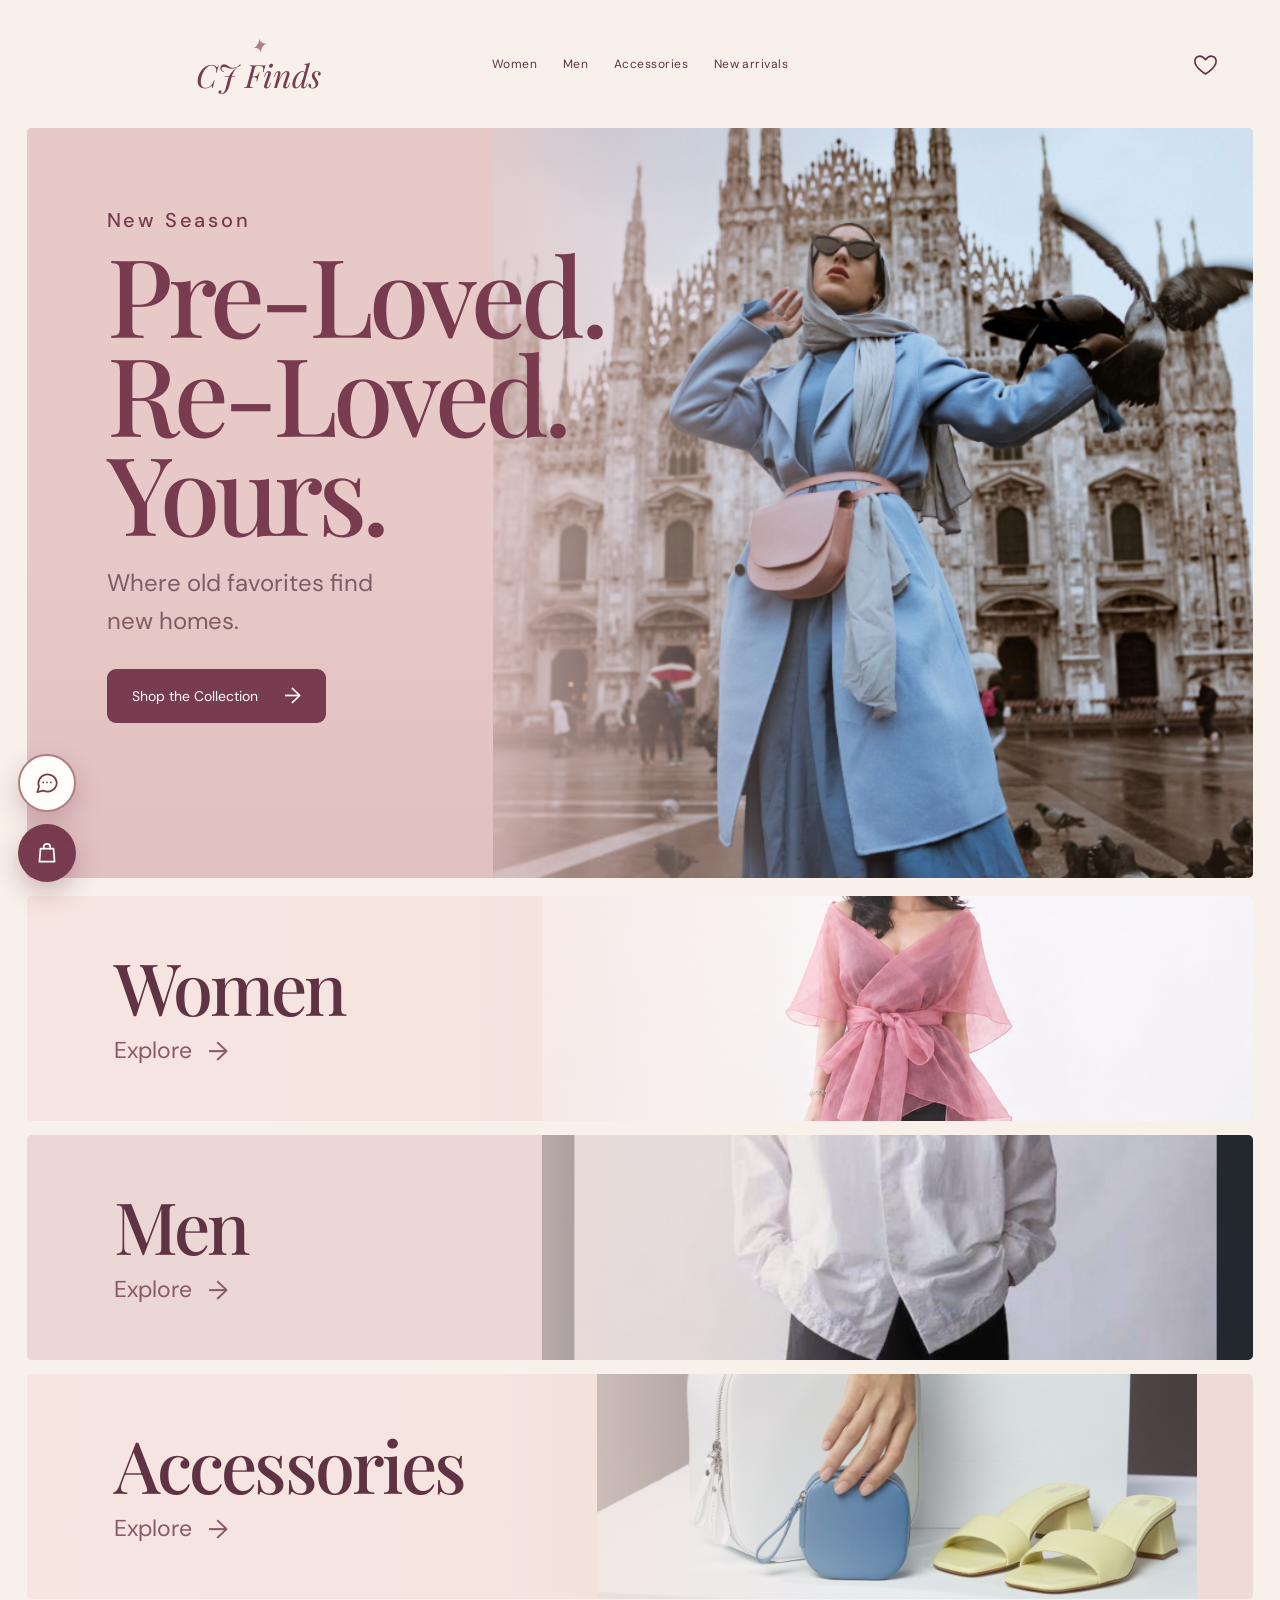
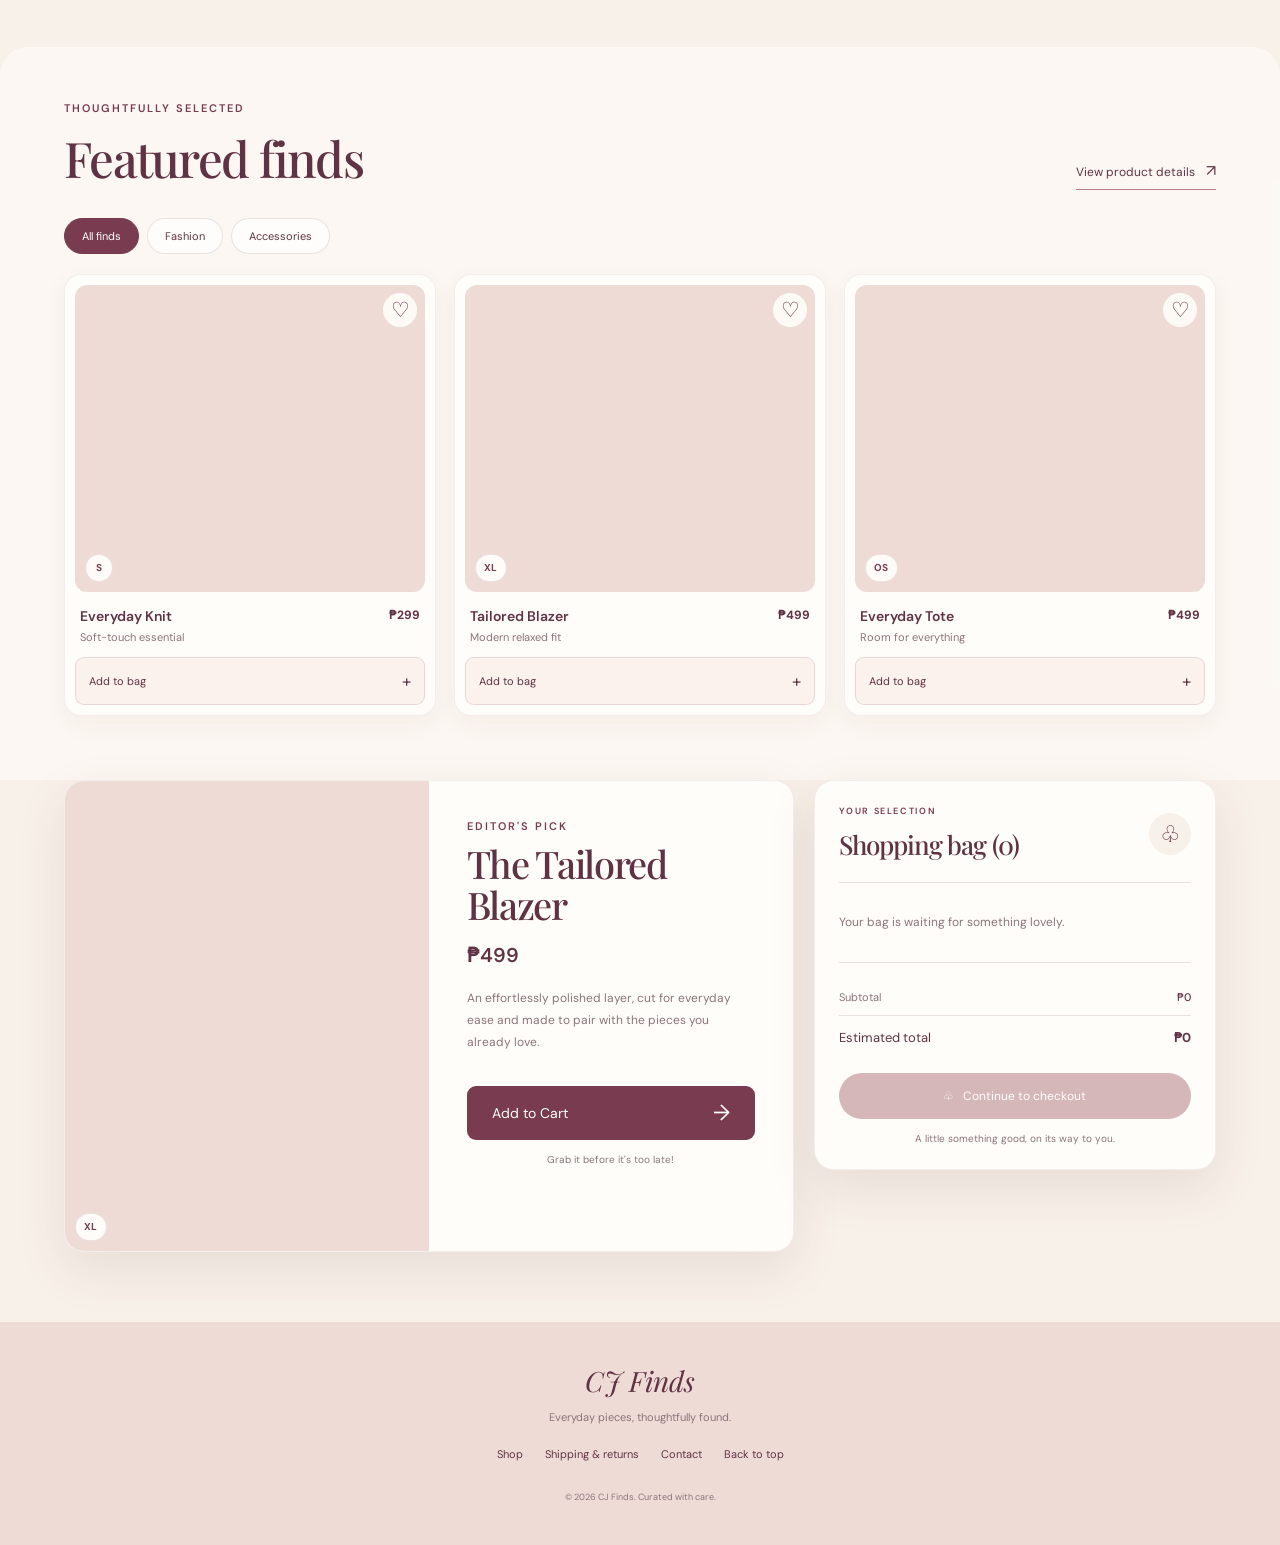
==== index.html @ 1674ff2e "Add files via upload" ====
<!DOCTYPE html>
<html lang="en">
<head>
  <meta charset="UTF-8" />
  <meta name="viewport" content="width=device-width, initial-scale=1.0" />
  <meta name="theme-color" content="#f8f1e9" />
  <meta name="description" content="CJ Finds — pre-loved fashion and accessories for women and men. Pre-Loved. Re-Loved. Yours." />
  <title>CJ Finds — Pre-Loved. Re-Loved. Yours.</title>
  <link rel="icon" href="data:image/svg+xml,%3Csvg xmlns='http://www.w3.org/2000/svg' viewBox='0 0 100 100'%3E%3Ctext y='.9em' font-size='90'%3E✦%3C/text%3E%3C/svg%3E" />
  <link rel="preconnect" href="https://fonts.googleapis.com">
  <link rel="preconnect" href="https://fonts.gstatic.com" crossorigin>
  <link href="https://fonts.googleapis.com/css2?family=DM+Sans:wght@400;500;600;700&family=Playfair+Display:wght@400;500;600&display=swap" rel="stylesheet">
  <link rel="stylesheet" href="style.css" />
</head>
<body id="top">
  <header class="site-header">
    <button class="icon-button menu-toggle" type="button" aria-label="Open navigation" aria-expanded="false">
      <span></span><span></span><span></span>
    </button>

    <a class="brand" href="index.html" aria-label="CJ Finds home">
      <span class="brand-leaf" aria-hidden="true">✦</span>
      <span>CJ Finds</span>
    </a>

    <nav class="desktop-nav" aria-label="Main navigation">
      <a href="women.html">Women</a>
      <a href="men.html">Men</a>
      <a href="accessories.html">Accessories</a>
      <a href="#featured">New arrivals</a>
    </nav>

    <div class="header-actions">
      <button class="icon-button search-toggle" type="button" aria-label="Search products" aria-expanded="false">
        <svg viewBox="0 0 24 24" aria-hidden="true"><circle cx="10.8" cy="10.8" r="7.2"></circle><path d="m16.2 16.2 5 5"></path></svg>
      </button>
      <a class="icon-button fav-toggle" href="favorites.html" aria-label="Open favorites">
        <svg viewBox="0 0 24 24" aria-hidden="true"><path d="M12 20.4s-7.6-4.7-9.2-9.5C1.7 7.6 3.7 4.6 6.9 4.6c2 0 3.5 1.1 5.1 3.1 1.6-2 3.1-3.1 5.1-3.1 3.2 0 5.2 3 4.1 6.3-1.6 4.8-9.2 9.5-9.2 9.5Z"></path></svg>
        <span class="fav-count is-zero" aria-live="polite">0</span>
      </a>
    </div>
  </header>

  <div class="mobile-menu" hidden>
    <a href="women.html">Women</a><a href="men.html">Men</a><a href="accessories.html">Accessories</a><a href="#featured">New arrivals</a>
  </div>
  <form class="search-panel" role="search" hidden>
    <label for="search-input">Find your next favorite</label>
    <div class="search-row"><input id="search-input" type="search" placeholder="Search essentials…" /><button type="submit">Search</button></div>
    <p class="search-message" aria-live="polite"></p>
  </form>

  <main>
    <!-- Keep this original visual order: hero, three category banners, palette footer. -->
    <section class="hero" aria-label="New season collection">
      <div class="hero-copy">
        <p class="eyebrow">New Season</p>
        <h1>Pre-Loved.<br>Re-Loved.<br>Yours.</h1>
        <p class="hero-description">Where old favorites find <br> new homes.<br class="desktop-break"></p>
        <a class="primary-button" href="#featured">Shop the Collection <span aria-hidden="true">→</span></a>
        <div class="hero-pagination" aria-label="Featured collection">
          <button class="active"></button>
        </div>
      </div>
      <div class="hero-image image-fashion" role="img" aria-label="Model wearing a cream blazer and sage top"></div>
      <div class="hero-glow"></div>
    </section>

    <section class="category-stack" aria-label="Shop categories">
      <a class="category-card women-card" id="women" href="women.html">
        <span class="category-copy"><strong>Women</strong><span>Explore <b aria-hidden="true">→</b></span></span>
        <span class="category-image women-image" role="img" aria-label="Women's modern neutral fashion"></span>
      </a>
      <a class="category-card men-card" id="men" href="men.html">
        <span class="category-copy"><strong>Men</strong><span>Explore <b aria-hidden="true">→</b></span></span>
        <span class="category-image men-image" role="img" aria-label="Men's minimalist black outfit"></span>
      </a>
      <a class="category-card accessories-card" id="accessories" href="accessories.html">
        <span class="category-copy"><strong>Accessories</strong><span>Explore <b aria-hidden="true">→</b></span></span>
        <span class="category-image accessories-image" role="img" aria-label="Black leather tote bag"></span>
      </a>
    </section>
    <!-- Shopping UI is added below the original landing-page composition. -->
    <section class="shopping-section" id="featured">
      <div class="section-heading">
        <div><p class="eyebrow">Thoughtfully selected</p><h2>Featured finds</h2></div>
        <a class="text-link" href="#product-detail">View product details <span>↗</span></a>
      </div>
      <div class="filter-row" role="group" aria-label="Filter featured products">
        <button class="filter-chip active" type="button" data-filter="all">All finds</button>
        <button class="filter-chip" type="button" data-filter="fashion">Fashion</button>
        <button class="filter-chip" type="button" data-filter="accessories">Accessories</button>
      </div>
      <div class="product-grid"></div>
    </section>

    <section class="detail-cart-grid" id="product-detail">
      <article class="product-detail panel"></article>

      <aside class="cart-panel panel" id="cart-panel">
        <div class="cart-heading"><div><p class="eyebrow">Your selection</p><h2>Shopping bag <span class="bag-heading-count">(0)</span></h2></div><span class="bag-icon">♧</span></div>
        <div class="cart-items"><p class="empty-cart">Your bag is waiting for something lovely.</p></div>
        <div class="cart-summary">
          <div><span>Subtotal</span><strong class="subtotal">₱0</strong></div>
          <div><span>Estimated total</span><strong class="total">₱0</strong></div>
        </div>
        <button class="checkout-button" type="button" disabled>♧ &nbsp; Continue to checkout</button>
        <p class="secure-note">A little something good, on its way to you.</p>
      </aside>
    </section>
  </main>

  <footer class="site-footer">
    <a class="footer-brand" href="index.html">CJ Finds</a>
    <p>Everyday pieces, thoughtfully found.</p>
    <div class="footer-links"><a href="women.html">Shop</a><a href="#product-detail">Shipping &amp; returns</a><a href="mailto:hello@cjfinds.example">Contact</a><a href="#top">Back to top</a></div>
    <small>© <span id="year"></span> CJ Finds. Curated with care.</small>
  </footer>

  <div class="toast" role="status" aria-live="polite"></div>
  <script src="bag-reset.js"></script>
  <script src="products.js"></script>
  <script src="script.js"></script>
  <script src="bag.js" defer></script>
  <script src="bag-sync.js" defer></script>
  <script src="product-links.js" defer></script>
  <script src="favorites.js" defer></script>
  <script src="chat-faq.js" defer></script>
  <script src="chatbot.js" defer></script>
</body>
</html>
---- style.css ----
:root {
  --mint: #f8f1e9;          /* warm ivory page background */
  --mint-deep: #eed5d0;     /* powder pink */
  --sage: #b47d85;          /* muted rose */
  --sage-dark: #783b50;     /* deep mauve */
  --sage-soft: #c68183;     /* dusty blush */
  --cream: #fbf7f0;
  --warm-white: #fffdfa;
  --stone: #e8d8d3;
  --ink: #603344;
  --muted: #8b7479;
  --line: rgba(120,59,80,.14);
  --shadow: 0 18px 50px rgba(91,45,61,.10);
  --radius: 20px;
}
* { box-sizing: border-box; }
html { scroll-behavior: smooth; scroll-padding-top: 24px; }
body { margin: 0; color: var(--ink); background: var(--mint); font-family: "DM Sans", sans-serif; -webkit-font-smoothing: antialiased; }
button, input { font: inherit; }
button, a { -webkit-tap-highlight-color: transparent; }
a { color: inherit; text-decoration: none; }
button { color: inherit; }
.site-header { min-height: 112px; padding: 20px clamp(22px,4.2vw,68px); display: grid; grid-template-columns: 1fr auto 1fr; align-items: center; gap: 28px; position: relative; z-index: 10; }
.brand { display: flex; flex-direction: column; align-items: center; justify-self: center; color: var(--sage-dark); font-family: "Playfair Display", serif; font-size: 32px; font-style: italic; line-height: 1; white-space: nowrap; }
.brand small { margin-top: 8px; font-family: "DM Sans", sans-serif; font-size: 8px; letter-spacing: .12em; text-transform: uppercase; font-style: normal; }
.brand-leaf { font-family: serif; font-size: 20px; margin-bottom: 2px; color: var(--sage); transform: rotate(-20deg); }
.desktop-nav { display: flex; gap: clamp(16px,2vw,32px); justify-self: end; grid-column: 2; grid-row: 1; font-size: 12px; letter-spacing: .04em; }
.desktop-nav a, .footer-links a { transition: color .2s; }
.desktop-nav a:hover, .footer-links a:hover { color: var(--sage); }
.header-actions { display: flex; align-items: center; justify-self: end; gap: 16px; }
.icon-button { border: 0; background: transparent; padding: 7px; cursor: pointer; display: grid; place-items: center; position: relative; }
.icon-button svg { width: 27px; height: 27px; fill: none; stroke: currentColor; stroke-width: 1.5; stroke-linecap: round; stroke-linejoin: round; }
.menu-toggle { width: 32px; gap: 5px; justify-self: start; }
.menu-toggle span { display: block; width: 26px; height: 1.5px; background: currentColor; }
.menu-toggle span:nth-child(2) { width: 21px; }
.menu-toggle { display: none; }
.cart-count { position: absolute; top: 0; right: -1px; min-width: 17px; height: 17px; border-radius: 50%; display: grid; place-items: center; background: var(--sage-dark); color: white; font-size: 9px; }
.mobile-menu, .search-panel { margin: 0 4.2% 16px; padding: 20px; background: rgba(255,254,250,.94); border: 1px solid var(--line); border-radius: 16px; box-shadow: var(--shadow); }
.mobile-menu { gap: 16px; }
.mobile-menu:not([hidden]) { display: flex; flex-direction: column; }
.search-panel label { display: block; font-size: 12px; margin-bottom: 10px; }
.search-row { display: flex; gap: 8px; }
.search-row input { min-width: 0; flex: 1; border: 1px solid var(--line); background: white; padding: 12px 14px; border-radius: 10px; outline-color: var(--sage-dark); }
.search-row button { border: 0; border-radius: 10px; padding: 0 18px; color: white; background: var(--sage-dark); cursor: pointer; }
.search-message { font-size: 12px; color: var(--muted); margin-bottom: 0; }
main { width: 100%; }
.hero { min-height: clamp(500px, 60vw, 740px); margin: 0 2.1%; border-radius: 5px; overflow: hidden; position: relative; isolation: isolate; display: flex; align-items: center; background: #e7c9c7; }
.hero-image { position: absolute; z-index: -2; inset: 0 0 0 38%; background-size: cover; background-position: center 35%; }
.image-fashion { background-image: url("HOMEPAGE_IMAGES/MAIN_IMAGE.png"); }
.hero::before { content: ""; position: absolute; z-index: -1; inset: 0; background: linear-gradient(90deg, rgba(231,201,199,.97) 0%, rgba(231,201,199,.89) 34%, rgba(231,201,199,.35) 54%, rgba(231,201,199,0) 72%); }
.hero-glow { position: absolute; inset: 0; z-index: -1; pointer-events: none; background: linear-gradient(0deg, rgba(120,59,80,.06), transparent 45%); }
.hero-copy { padding: clamp(28px,6.2vw,96px); max-width: 59%; }
.eyebrow { margin: 0 0 10px; text-transform: uppercase; font-size: 11px; letter-spacing: .18em; font-weight: 600; color: var(--sage-dark); }
.hero-copy .eyebrow { font-size: clamp(13px,1.8vw,20px); text-transform: none; letter-spacing: .14em; font-weight: 500; }
h1, h2, .category-copy strong { font-family: "Playfair Display", Georgia, serif; font-weight: 500; }
h1 { margin: 0; font-size: clamp(58px,8.5vw,116px); line-height: .91; letter-spacing: -.045em; color: var(--sage-dark); }
.hero-description { margin: 24px 0 30px; font-size: clamp(15px,2vw,24px); line-height: 1.55; color: #805b65; }
.primary-button { display: inline-flex; align-items: center; justify-content: space-between; gap: 26px; min-height: 54px; padding: 0 25px; border: 0; border-radius: 9px; background: var(--sage-dark); color: #fffefa; font-size: 14px; cursor: pointer; transition: background .2s, transform .2s; }
.primary-button:hover, .checkout-button:hover:not(:disabled) { background: #5d293e; transform: translateY(-1px); }
.primary-button span { font-size: 22px; line-height: 1; }
.hero-pagination { display: flex; align-items: center; gap: 17px; margin-top: clamp(42px,6vw,76px); }
.hero-pagination button { padding: 0; border: 0; background: transparent; color: rgba(255,254,250,.75); font-family: "Playfair Display", serif; font-size: 20px; cursor: pointer; }
.hero-pagination button.active { color: var(--warm-white); }
.hero-pagination i { width: 22px; height: 1px; background: rgba(255,254,250,.8); }
.category-stack { display: grid; gap: 14px; margin: 18px 2.1% 0; }
.category-card { position: relative; min-height: clamp(150px,19vw,225px); display: flex; align-items: center; overflow: hidden; border-radius: 5px; isolation: isolate; background: #eedbd6; }
.category-card::before { content: ""; position: absolute; z-index: -1; inset: 0; background: linear-gradient(90deg, rgba(246,229,224,.96) 0%, rgba(246,229,224,.85) 37%, rgba(246,229,224,.08) 72%); }
.category-copy { display: flex; flex-direction: column; gap: 12px; padding: 22px clamp(24px,6.8vw,88px); position: relative; z-index: 2; }
.category-copy strong { font-size: clamp(39px,6vw,72px); line-height: 1; letter-spacing: -.04em; }
.category-copy > span { font-size: clamp(15px,2.2vw,23px); color: #8a5968; }
.category-copy b { margin-left: 10px; font-size: 26px; font-weight: 400; vertical-align: -2px; transition: transform .2s; display: inline-block; }
.category-card:hover .category-copy b { transform: translateX(5px); }
.category-image { position: absolute; z-index: -2; inset: 0 0 0 42%; background-size: cover; background-position: center 37%; transition: transform .6s; }
.category-card:hover .category-image { transform: scale(1.025); }
.women-image {
  background-image: url("HOMEPAGE_IMAGES/WOMEN.png");
  background-size: auto 300%;
  background-position: center 31.25%;
  background-repeat: no-repeat;
}
.men-image {
  background-image: url("HOMEPAGE_IMAGES/MEN.png");
  background-size: auto 188%;
  background-position: center 90%;
  background-repeat: no-repeat;
}
.accessories-image {
  background-image: url("HOMEPAGE_IMAGES/ACCESSORIES.jpg");
  background-size: auto 400%;
  background-position: center 40%;
  background-repeat: no-repeat;
}
.men-card { background: #e8d4d0; }
.men-card::before { background: linear-gradient(90deg, rgba(235,215,211,.98) 0%, rgba(235,215,211,.9) 36%, rgba(235,215,211,.04) 72%); }
.accessories-card::before { background: linear-gradient(90deg, rgba(246,229,224,.98) 0%, rgba(246,229,224,.88) 38%, rgba(246,229,224,.02) 72%); }
.palette-footer { padding: 26px 20px 32px; text-align: center; color: var(--sage-dark); }
.palette-title { margin: 0 0 7px; font-size: 13px; letter-spacing: .2em; font-weight: 600; }
.palette-footer > p:nth-child(2) { margin: 0; font-size: 14px; letter-spacing: .07em; }
.swatches { display: flex; justify-content: center; gap: 10px; margin-top: 18px; }
.swatch { width: 39px; height: 39px; border-radius: 50%; border: 2px solid transparent; cursor: pointer; transition: transform .2s, border-color .2s; }
.swatch:hover { transform: translateY(-3px); }
.swatch:focus-visible { outline: 2px solid var(--sage-dark); outline-offset: 3px; }
.swatch.sage { background: #c68183; }.swatch.mint { background: #b47d85; }.swatch.cream { background: #eed5d0; border-color: #e2c6c4; }.swatch.stone { background: #783b50; }
.shopping-section { margin: 48px auto 0; max-width: 1320px; padding: 54px clamp(22px,5vw,72px) 64px; background: rgba(255,254,250,.56); border-radius: 28px 28px 0 0; }
.section-heading { display: flex; align-items: end; justify-content: space-between; gap: 20px; }
.section-heading h2, .detail-copy h2, .cart-heading h2 { margin: 0; font-size: clamp(32px,4vw,49px); letter-spacing: -.035em; }
.text-link { font-size: 12px; padding-bottom: 8px; border-bottom: 1px solid var(--sage); white-space: nowrap; }
.text-link span { margin-left: 8px; font-size: 16px; }
.filter-row { display: flex; gap: 8px; margin: 28px 0 20px; flex-wrap: wrap; }
.filter-chip { border: 1px solid var(--line); background: rgba(255,255,255,.7); padding: 10px 17px; border-radius: 999px; font-size: 11px; cursor: pointer; }
.filter-chip.active { background: var(--sage-dark); border-color: var(--sage-dark); color: white; }
.product-grid { display: grid; grid-template-columns: repeat(3,minmax(0,1fr)); gap: 18px; }
.product-card { position: relative; padding: 10px; background: var(--warm-white); border: 1px solid rgba(120,59,80,.08); border-radius: 17px; box-shadow: 0 8px 25px rgba(91,45,61,.05); min-width: 0; }
.product-photo { height: clamp(180px,24vw,310px); border-radius: 12px; background-size: cover; background-position: center; background-color: #eedbd6; }
.product-knit { background-image: url("https://images.unsplash.com/photo-1618354691373-d851c5c3a990?auto=format&fit=crop&w=900&q=85"); }
.product-blazer { background-image: url("https://images.unsplash.com/photo-1591047139829-d91aecb6caea?auto=format&fit=crop&w=1000&q=85"); }
.product-tote { background-image: url("https://images.unsplash.com/photo-1590874103328-eac38a683ce7?auto=format&fit=crop&w=900&q=85"); }
.favorite { position: absolute; z-index: 2; top: 18px; right: 18px; border: 0; border-radius: 50%; width: 34px; height: 34px; background: rgba(255,254,250,.88); font-size: 21px; cursor: pointer; }
.favorite.liked { color: #a55d66; }
.product-info { display: flex; justify-content: space-between; align-items: start; gap: 8px; padding: 15px 5px 13px; }
.product-info h3 { margin: 0 0 5px; font-size: 14px; font-weight: 600; }
.product-info p { margin: 0; color: var(--muted); font-size: 11px; }
.product-info strong { font-size: 12px; white-space: nowrap; }
.add-product { display: flex; width: 100%; justify-content: space-between; align-items: center; padding: 12px 13px; border: 1px solid var(--line); border-radius: 9px; background: #fbf1ed; font-size: 11px; cursor: pointer; transition: background .2s; }
.add-product:hover { background: var(--mint-deep); }.add-product span { font-size: 17px; }
.detail-cart-grid { max-width: 1320px; margin: 0 auto; padding: 0 clamp(22px,5vw,72px) 70px; display: grid; grid-template-columns: minmax(0,1.45fr) minmax(280px,.8fr); gap: 20px; align-items: start; }
.panel { background: var(--warm-white); border: 1px solid rgba(120,59,80,.08); border-radius: 20px; box-shadow: var(--shadow); overflow: hidden; }
.product-detail { display: grid; grid-template-columns: minmax(0,1fr) minmax(0,1fr); }
.detail-image { min-height: 100%; min-height: 470px; background-size: cover; background-position: center; background-color: #eedbd6; }
.detail-copy { padding: clamp(22px,3vw,38px); }
.detail-copy h2 { font-size: clamp(28px,3vw,38px); line-height: 1.08; }
.detail-price { margin-top: 17px; font-size: 20px; font-weight: 600; }
.detail-price span { display: block; margin-top: 7px; color: var(--sage); font-size: 10px; font-weight: 400; }
.detail-description { font-size: 12px; line-height: 1.8; color: #8b7479; margin: 20px 0 25px; }
.option-group { margin: 20px 0; }
.option-label { display: flex; justify-content: space-between; font-size: 11px; font-weight: 600; margin-bottom: 12px; }
.option-label b { font-weight: 400; color: var(--muted); }
.color-options, .size-options { display: flex; gap: 9px; }
.color-option { width: 30px; height: 30px; border-radius: 50%; border: 2px solid white; box-shadow: 0 0 0 1px transparent; cursor: pointer; }
.color-option.selected { box-shadow: 0 0 0 1px var(--sage-dark); }
.color-option.oat { background: #e8d5c9; }.color-option.sage { background: #b47d85; }.color-option.charcoal { background: #783b50; }
.size-options button { flex: 1; padding: 10px 0; border: 1px solid var(--line); border-radius: 7px; background: white; font-size: 11px; cursor: pointer; }
.size-options button.selected { border-color: var(--sage-dark); background: #f6e7e3; }
.detail-add { width: 100%; margin-top: 8px; }
.detail-note { text-align: center; color: var(--muted); font-size: 10px; margin: 13px 0 0; }
.cart-panel { padding: 24px; }
.cart-heading { display: flex; align-items: center; justify-content: space-between; padding-bottom: 20px; border-bottom: 1px solid var(--line); }
.cart-heading h2 { font-size: 26px; }.cart-heading .eyebrow { font-size: 9px; }
.bag-icon { display: grid; place-items: center; width: 42px; height: 42px; border-radius: 50%; background: var(--mint); font-size: 23px; }
.cart-items { padding: 18px 0; }
.empty-cart { color: var(--muted); font-size: 12px; line-height: 1.6; }
.cart-line { display: grid; grid-template-columns: 1fr auto; gap: 10px; padding: 10px 0; border-bottom: 1px solid var(--line); }
.cart-line h3 { margin: 0 0 5px; font-size: 12px; font-weight: 600; }.cart-line p { margin: 0; color: var(--muted); font-size: 11px; }
.cart-line strong { font-size: 12px; }
.quantity-controls { display: flex; align-items: center; gap: 10px; margin-top: 9px; }
.quantity-controls button { border: 1px solid var(--line); border-radius: 50%; width: 22px; height: 22px; background: white; cursor: pointer; }
.quantity-controls span { font-size: 11px; }
.cart-summary { padding: 16px 0; border-top: 1px solid var(--line); }
.cart-summary div { display: flex; justify-content: space-between; gap: 15px; margin: 11px 0; font-size: 11px; color: var(--muted); }
.cart-summary strong { color: var(--ink); font-weight: 500; text-align: right; }
.cart-summary div:last-child { padding-top: 13px; border-top: 1px solid var(--line); font-size: 13px; color: var(--ink); }
.cart-summary div:last-child strong { font-weight: 700; }
.checkout-button { width: 100%; padding: 15px 10px; border: 0; border-radius: 999px; color: white; background: var(--sage); font-size: 12px; cursor: pointer; transition: .2s; }
.checkout-button:disabled { opacity: .55; cursor: not-allowed; }
.secure-note { margin: 13px 0 0; text-align: center; color: var(--muted); font-size: 10px; }
.site-footer { padding: 40px 22px; text-align: center; background: #eedbd6; }
.footer-brand { font-family: "Playfair Display",serif; font-size: 28px; font-style: italic; }
.site-footer p { font-size: 11px; color: #8b7479; }
.footer-links { display: flex; justify-content: center; flex-wrap: wrap; gap: 22px; margin: 23px 0; font-size: 11px; }
.site-footer small { font-size: 9px; color: #8b7479; }
.toast { position: fixed; left: 50%; bottom: 24px; z-index: 50; transform: translate(-50%,20px); opacity: 0; pointer-events: none; padding: 13px 20px; border-radius: 999px; background: var(--sage-dark); color: white; font-size: 12px; box-shadow: var(--shadow); transition: .25s; max-width: calc(100vw - 30px); text-align: center; }
.toast.show { transform: translate(-50%,0); opacity: 1; }
[hidden] { display: none !important; }

@media (min-width: 1200px) {
  .site-header { min-height: 128px; }
  .hero { min-height: 660px; }
  .hero-copy { padding-left: 6.5%; }
}
@media (max-width: 900px) {
  .site-header { min-height: 94px; grid-template-columns: 1fr auto 1fr; padding: 18px 4%; }
  .desktop-nav { display: none; }
  .menu-toggle { display: flex; flex-direction: column; }
  .hero { min-height: 570px; }
  .hero-copy { max-width: 64%; padding: 5%; }
  .hero-image { left: 33%; }
  .hero::before { background: linear-gradient(90deg, rgba(231,201,199,.98) 0%, rgba(231,201,199,.87) 39%, rgba(231,201,199,.18) 70%, transparent 100%); }
  .detail-cart-grid { grid-template-columns: 1fr; }
  .product-detail { grid-template-columns: .9fr 1fr; }
  .detail-image { min-height: 440px; }
}
@media (max-width: 600px) {
  .site-header { min-height: 80px; gap: 8px; padding: 14px 15px; }
  .brand { font-size: 25px; }
  .brand small { font-size: 6px; letter-spacing: .08em; margin-top: 5px; }
  .brand-leaf { font-size: 15px; }
  .header-actions { gap: 5px; }
  .icon-button svg { width: 23px; height: 23px; }
  .menu-toggle { width: 25px; padding-left: 0; }
  .menu-toggle span { width: 22px; }.menu-toggle span:nth-child(2) { width: 17px; }
  .hero { min-height: 540px; margin: 0 12px; align-items: flex-start; }
  .hero-image { inset: 0 0 0 17%; background-position: 57% center; }
  .hero::before { background: linear-gradient(90deg, rgba(231,201,199,.97) 0%, rgba(231,201,199,.86) 42%, rgba(231,201,199,.2) 80%, transparent); }
  .hero-copy { max-width: 91%; padding: 47px 24px 24px; }
  h1 { font-size: clamp(52px,13.5vw,75px); }
  .hero-copy .eyebrow { font-size: 13px; }
  .hero-description { font-size: 15px; margin: 18px 0 22px; }
  .desktop-break { display: none; }
  .primary-button { min-height: 49px; padding: 0 17px; gap: 15px; font-size: 12px; }
  .hero-pagination { margin-top: 48px; gap: 13px; }
  .hero-pagination button { font-size: 17px; }
  .hero-pagination i { width: 17px; }
  .category-stack { margin: 12px 12px 0; gap: 10px; }
  .category-card { min-height: 140px; }
  .category-copy { padding: 18px 22px; gap: 9px; }
  .category-copy strong { font-size: clamp(34px,10vw,48px); }
  .category-copy > span { font-size: 14px; }
  .category-copy b { font-size: 20px; }
  .category-image { left: 35%; }
  .palette-footer { padding: 22px 15px 28px; }
  .palette-title { font-size: 11px; }
  .palette-footer > p:nth-child(2) { font-size: 12px; }
  .swatch { width: 34px; height: 34px; }
  .shopping-section { margin-top: 25px; padding: 34px 14px 38px; border-radius: 20px 20px 0 0; }
  .section-heading { align-items: start; flex-direction: column; gap: 13px; }
  .section-heading h2 { font-size: 35px; }
  .filter-row { margin: 20px 0 14px; }
  .product-grid { grid-template-columns: repeat(2,minmax(0,1fr)); gap: 10px; }
  .product-card { padding: 7px; border-radius: 13px; }
  .product-photo { height: 180px; border-radius: 9px; }
  .product-info { display: block; padding: 12px 3px; }
  .product-info h3 { font-size: 12px; }.product-info p { font-size: 10px; margin: 5px 0; }.product-info strong { font-size: 11px; }
  .add-product { padding: 10px; font-size: 10px; }
  .detail-cart-grid { padding: 0 14px 45px; gap: 14px; }
  .product-detail { grid-template-columns: 1fr; }
  .detail-image { min-height: 290px; }
  .detail-copy { padding: 23px; }
  .detail-copy h2 { font-size: 31px; }
  .cart-panel { padding: 20px; }
  .site-footer { padding: 32px 18px; }
  .footer-links { gap: 13px 18px; }
}
@media (max-width: 370px) {
  .brand { font-size: 22px; }
  .hero { min-height: 510px; }
  .hero-copy { padding-left: 18px; }
  .hero-pagination { margin-top: 36px; }
  .category-card { min-height: 125px; }
  .category-copy { padding-left: 17px; }
  .product-grid { grid-template-columns: 1fr; }
  .product-photo { height: 250px; }
}
.search-toggle, .search-panel { display: none !important; }

/* ---------- Favorites heart + SOLD tag (shared by every page) ---------- */
.fav-count { position: absolute; top: 0; right: -1px; min-width: 17px; height: 17px; border-radius: 50%; display: grid; place-items: center; background: var(--sage-dark); color: white; font-size: 9px; }
.fav-count.is-zero { display: none; }
.fav-toggle.has-favs svg { fill: var(--sage-soft); stroke: var(--sage-dark); }
.fav-toggle[aria-current="page"] svg { stroke: var(--sage-dark); }
.fav-button { display: block; width: 100%; margin-top: 10px; padding: 14px 10px; border: 1px solid var(--line); border-radius: 9px; background: transparent; color: var(--sage-dark); font-size: 13px; cursor: pointer; transition: background .2s; }
.fav-button:hover { background: var(--mint-deep); }
.fav-button.liked { background: #fbf1ed; }
.product-photo, .detail-image { position: relative; }
.sold-badge { position: absolute; top: 10px; left: 10px; z-index: 2; padding: 6px 12px; border-radius: 999px; background: var(--sage-dark); color: #fff; font: 700 10px/1 "DM Sans", sans-serif; letter-spacing: .14em; pointer-events: none; }
.is-sold .product-photo::after, .detail-image:has(.sold-badge)::after, .view-frame:has(.sold-badge)::after { content: ""; position: absolute; inset: 0; background: rgba(255,253,250,.5); border-radius: inherit; pointer-events: none; }
.add-product:disabled, .primary-button:disabled { opacity: .6; cursor: not-allowed; transform: none; }
.add-product:disabled:hover { background: #fbf1ed; }
.primary-button:disabled:hover { background: var(--sage-dark); transform: none; }
.favorite.liked { color: #a55d66; }
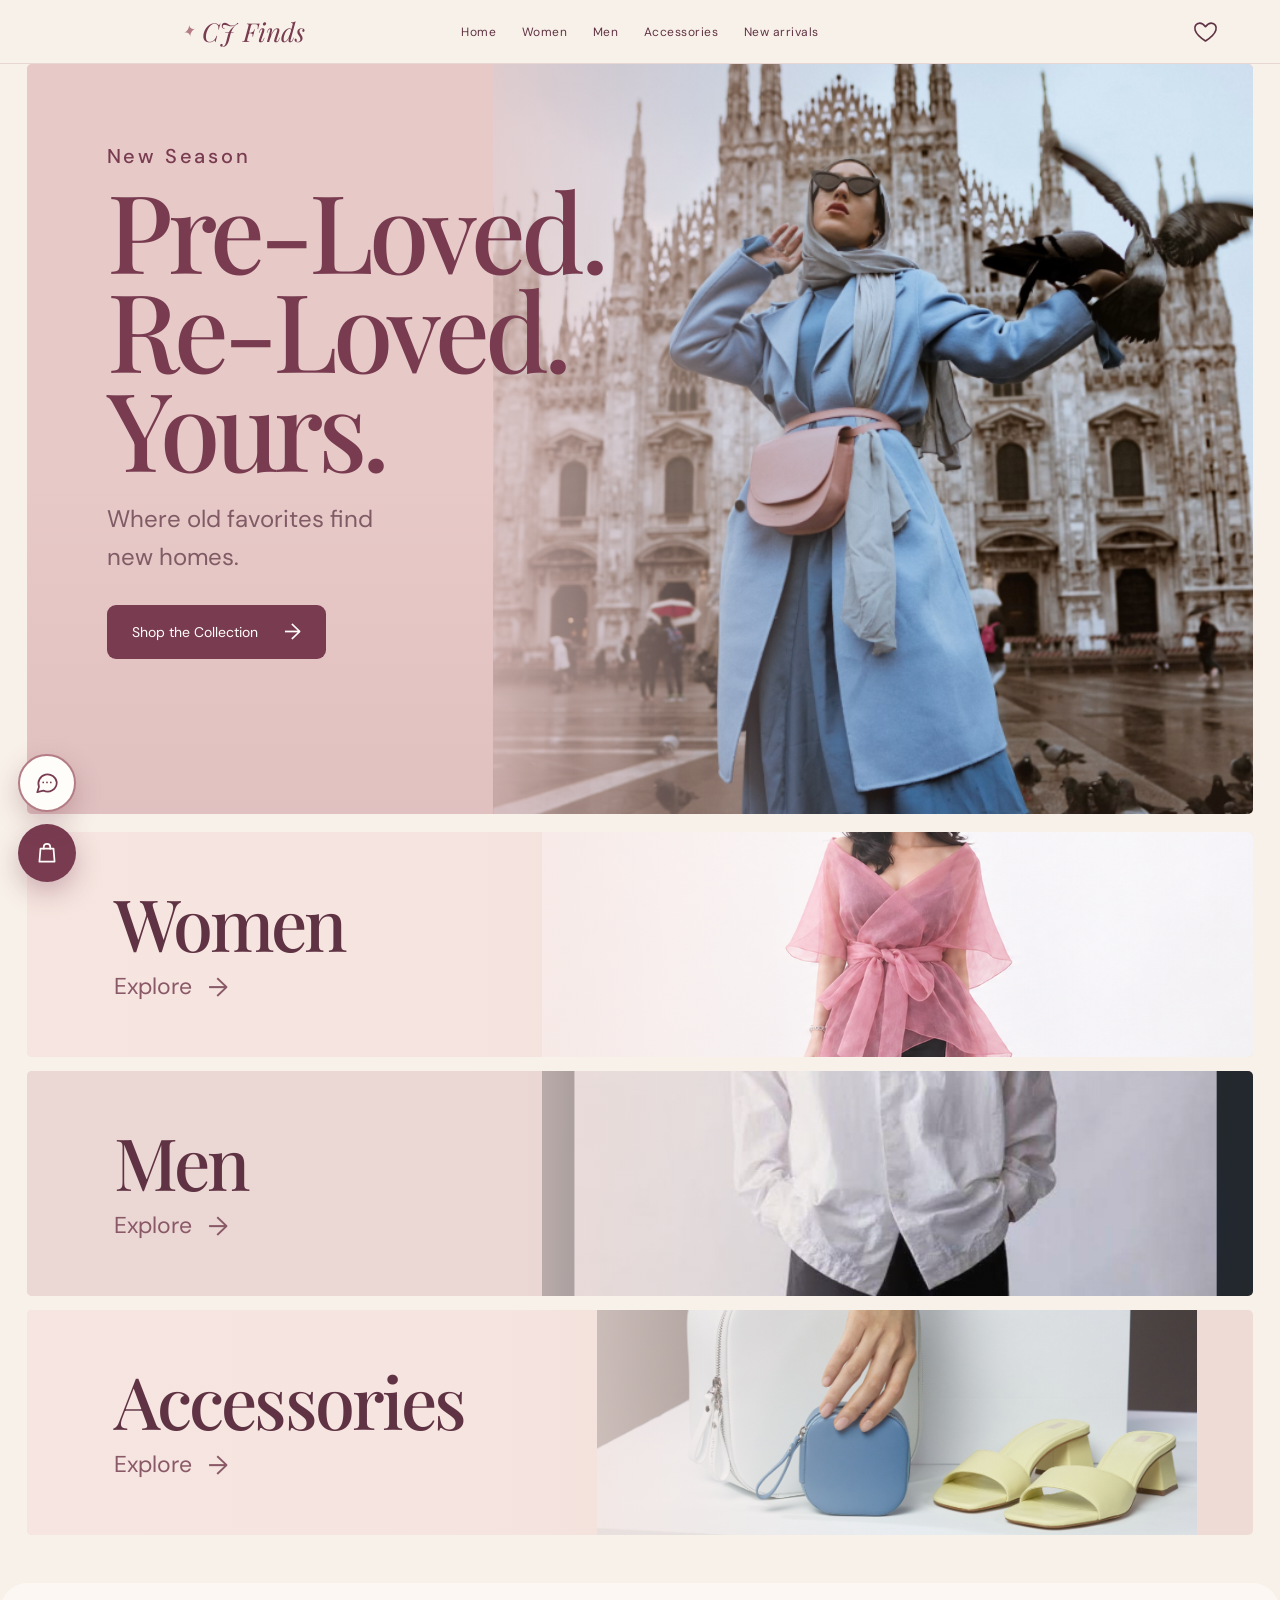
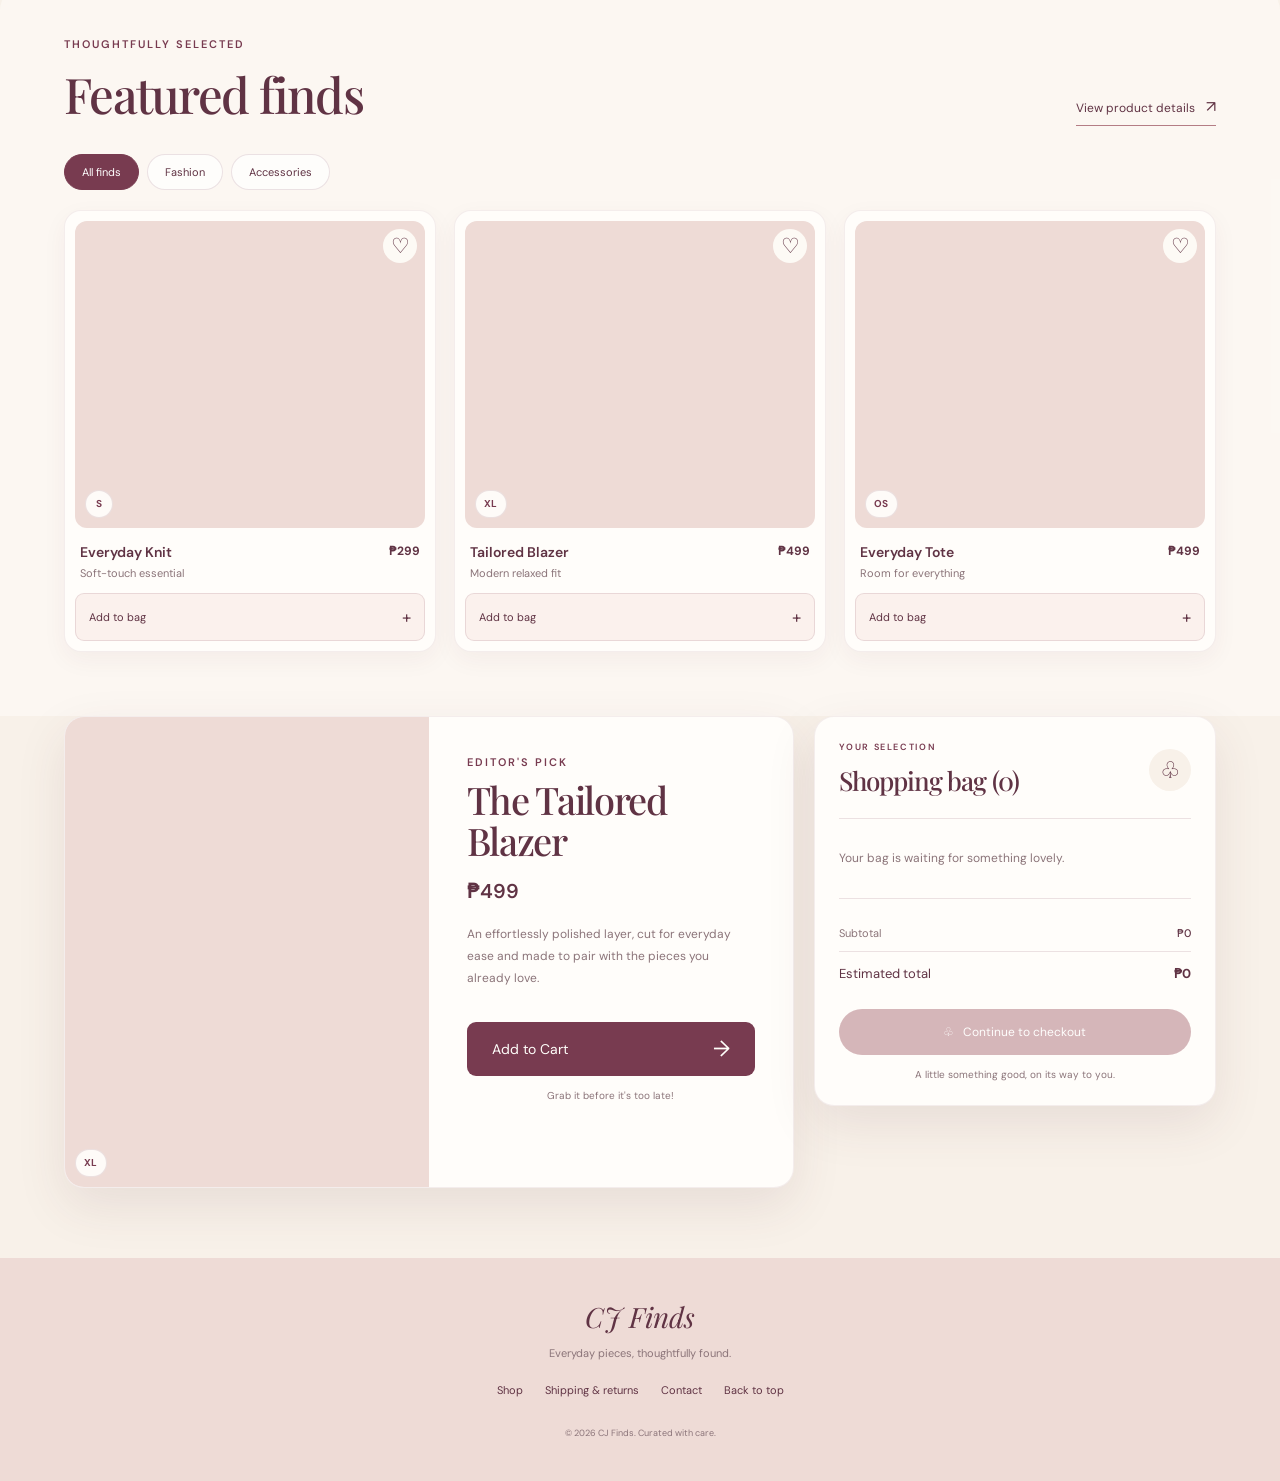
==== commit 769f407f: "Add files via upload" ====
--- a/index.html
+++ b/index.html
@@ -24,6 +24,7 @@
     </a>
 
     <nav class="desktop-nav" aria-label="Main navigation">
+      <a href="index.html">Home</a>
       <a href="women.html">Women</a>
       <a href="men.html">Men</a>
       <a href="accessories.html">Accessories</a>
@@ -42,7 +43,7 @@
   </header>
 
   <div class="mobile-menu" hidden>
-    <a href="women.html">Women</a><a href="men.html">Men</a><a href="accessories.html">Accessories</a><a href="#featured">New arrivals</a>
+    <a href="index.html">Home</a><a href="women.html">Women</a><a href="men.html">Men</a><a href="accessories.html">Accessories</a><a href="#featured">New arrivals</a>
   </div>
   <form class="search-panel" role="search" hidden>
     <label for="search-input">Find your next favorite</label>
@@ -125,6 +126,7 @@
   <script src="bag-sync.js" defer></script>
   <script src="product-links.js" defer></script>
   <script src="favorites.js" defer></script>
+  <script src="header-scroll.js" defer></script>
   <script src="chat-faq.js" defer></script>
   <script src="chatbot.js" defer></script>
 </body>
--- a/style.css
+++ b/style.css
@@ -1,4 +1,4 @@
-  :root {
+:root {
   --mint: #f8f1e9;          /* warm ivory page background */
   --mint-deep: #eed5d0;     /* powder pink */
   --sage: #b47d85;          /* muted rose */
@@ -12,6 +12,7 @@
   --line: rgba(120,59,80,.14);
   --shadow: 0 18px 50px rgba(91,45,61,.10);
   --radius: 20px;
+  --header-h: 64px;
 }
 * { box-sizing: border-box; }
 html { scroll-behavior: smooth; scroll-padding-top: 24px; }
@@ -20,10 +21,12 @@
 button, a { -webkit-tap-highlight-color: transparent; }
 a { color: inherit; text-decoration: none; }
 button { color: inherit; }
-.site-header { min-height: 112px; padding: 20px clamp(22px,4.2vw,68px); display: grid; grid-template-columns: 1fr auto 1fr; align-items: center; gap: 28px; position: relative; z-index: 10; }
-.brand { display: flex; flex-direction: column; align-items: center; justify-self: center; color: var(--sage-dark); font-family: "Playfair Display", serif; font-size: 32px; font-style: italic; line-height: 1; white-space: nowrap; }
+.site-header { min-height: var(--header-h); padding: 6px clamp(22px,4.2vw,68px); display: grid; grid-template-columns: 1fr auto 1fr; align-items: center; gap: 28px; position: sticky; top: 0; z-index: 30; background: rgba(248,241,233,.95); -webkit-backdrop-filter: blur(8px); backdrop-filter: blur(8px); border-bottom: 1px solid var(--line); transition: transform .3s ease; }
+.site-header.is-hidden { transform: translateY(-100%); }
+.brand { display: flex; flex-direction: row; gap: 7px; align-items: center; justify-self: center; color: var(--sage-dark); font-family: "Playfair Display", serif; font-size: 26px; font-style: italic; line-height: 1; white-space: nowrap; }
 .brand small { margin-top: 8px; font-family: "DM Sans", sans-serif; font-size: 8px; letter-spacing: .12em; text-transform: uppercase; font-style: normal; }
-.brand-leaf { font-family: serif; font-size: 20px; margin-bottom: 2px; color: var(--sage); transform: rotate(-20deg); }
+.brand small { display: none; }
+.brand-leaf { font-family: serif; font-size: 16px; margin-bottom: 0; color: var(--sage); transform: rotate(-20deg); }
 .desktop-nav { display: flex; gap: clamp(16px,2vw,32px); justify-self: end; grid-column: 2; grid-row: 1; font-size: 12px; letter-spacing: .04em; }
 .desktop-nav a, .footer-links a { transition: color .2s; }
 .desktop-nav a:hover, .footer-links a:hover { color: var(--sage); }
@@ -35,7 +38,7 @@
 .menu-toggle span:nth-child(2) { width: 21px; }
 .menu-toggle { display: none; }
 .cart-count { position: absolute; top: 0; right: -1px; min-width: 17px; height: 17px; border-radius: 50%; display: grid; place-items: center; background: var(--sage-dark); color: white; font-size: 9px; }
-.mobile-menu, .search-panel { margin: 0 4.2% 16px; padding: 20px; background: rgba(255,254,250,.94); border: 1px solid var(--line); border-radius: 16px; box-shadow: var(--shadow); }
+.mobile-menu, .search-panel { position: sticky; top: calc(var(--header-h) + 6px); z-index: 29; margin: 0 4.2% 16px; padding: 20px; background: rgba(255,254,250,.94); border: 1px solid var(--line); border-radius: 16px; box-shadow: var(--shadow); }
 .mobile-menu { gap: 16px; }
 .mobile-menu:not([hidden]) { display: flex; flex-direction: column; }
 .search-panel label { display: block; font-size: 12px; margin-bottom: 10px; }
@@ -173,12 +176,12 @@
 [hidden] { display: none !important; }
 
 @media (min-width: 1200px) {
-  .site-header { min-height: 128px; }
   .hero { min-height: 660px; }
   .hero-copy { padding-left: 6.5%; }
 }
 @media (max-width: 900px) {
-  .site-header { min-height: 94px; grid-template-columns: 1fr auto 1fr; padding: 18px 4%; }
+  :root { --header-h: 56px; }
+  .site-header { grid-template-columns: 1fr auto 1fr; padding: 6px 4%; }
   .desktop-nav { display: none; }
   .menu-toggle { display: flex; flex-direction: column; }
   .hero { min-height: 570px; }
@@ -190,10 +193,11 @@
   .detail-image { min-height: 440px; }
 }
 @media (max-width: 600px) {
-  .site-header { min-height: 80px; gap: 8px; padding: 14px 15px; }
-  .brand { font-size: 25px; }
+  :root { --header-h: 52px; }
+  .site-header { gap: 8px; padding: 6px 15px; }
+  .brand { font-size: 21px; }
   .brand small { font-size: 6px; letter-spacing: .08em; margin-top: 5px; }
-  .brand-leaf { font-size: 15px; }
+  .brand-leaf { font-size: 13px; }
   .header-actions { gap: 5px; }
   .icon-button svg { width: 23px; height: 23px; }
   .menu-toggle { width: 25px; padding-left: 0; }
@@ -241,7 +245,7 @@
   .footer-links { gap: 13px 18px; }
 }
 @media (max-width: 370px) {
-  .brand { font-size: 22px; }
+  .brand { font-size: 19px; }
   .hero { min-height: 510px; }
   .hero-copy { padding-left: 18px; }
   .hero-pagination { margin-top: 36px; }
@@ -267,3 +271,9 @@
 .add-product:disabled:hover { background: #fbf1ed; }
 .primary-button:disabled:hover { background: var(--sage-dark); transform: none; }
 .favorite.liked { color: #a55d66; }
+
+/* "Back to Home" button: appears at the upper right while the header is hidden (scrolling down) */
+.back-home { position: fixed; top: 10px; left: 12px; z-index: 31; padding: 7px 13px; border-radius: 999px; background: var(--sage-dark); color: #fffefa; font-size: 11px; letter-spacing: .04em; box-shadow: var(--shadow); opacity: 0; transform: translateY(-12px); pointer-events: none; transition: opacity .25s, transform .25s; }
+.back-home.show { opacity: 1; transform: none; pointer-events: auto; }
+.back-home:hover { background: #5d293e; }
+@media (prefers-reduced-motion: reduce) { .site-header, .back-home { transition: none; } }
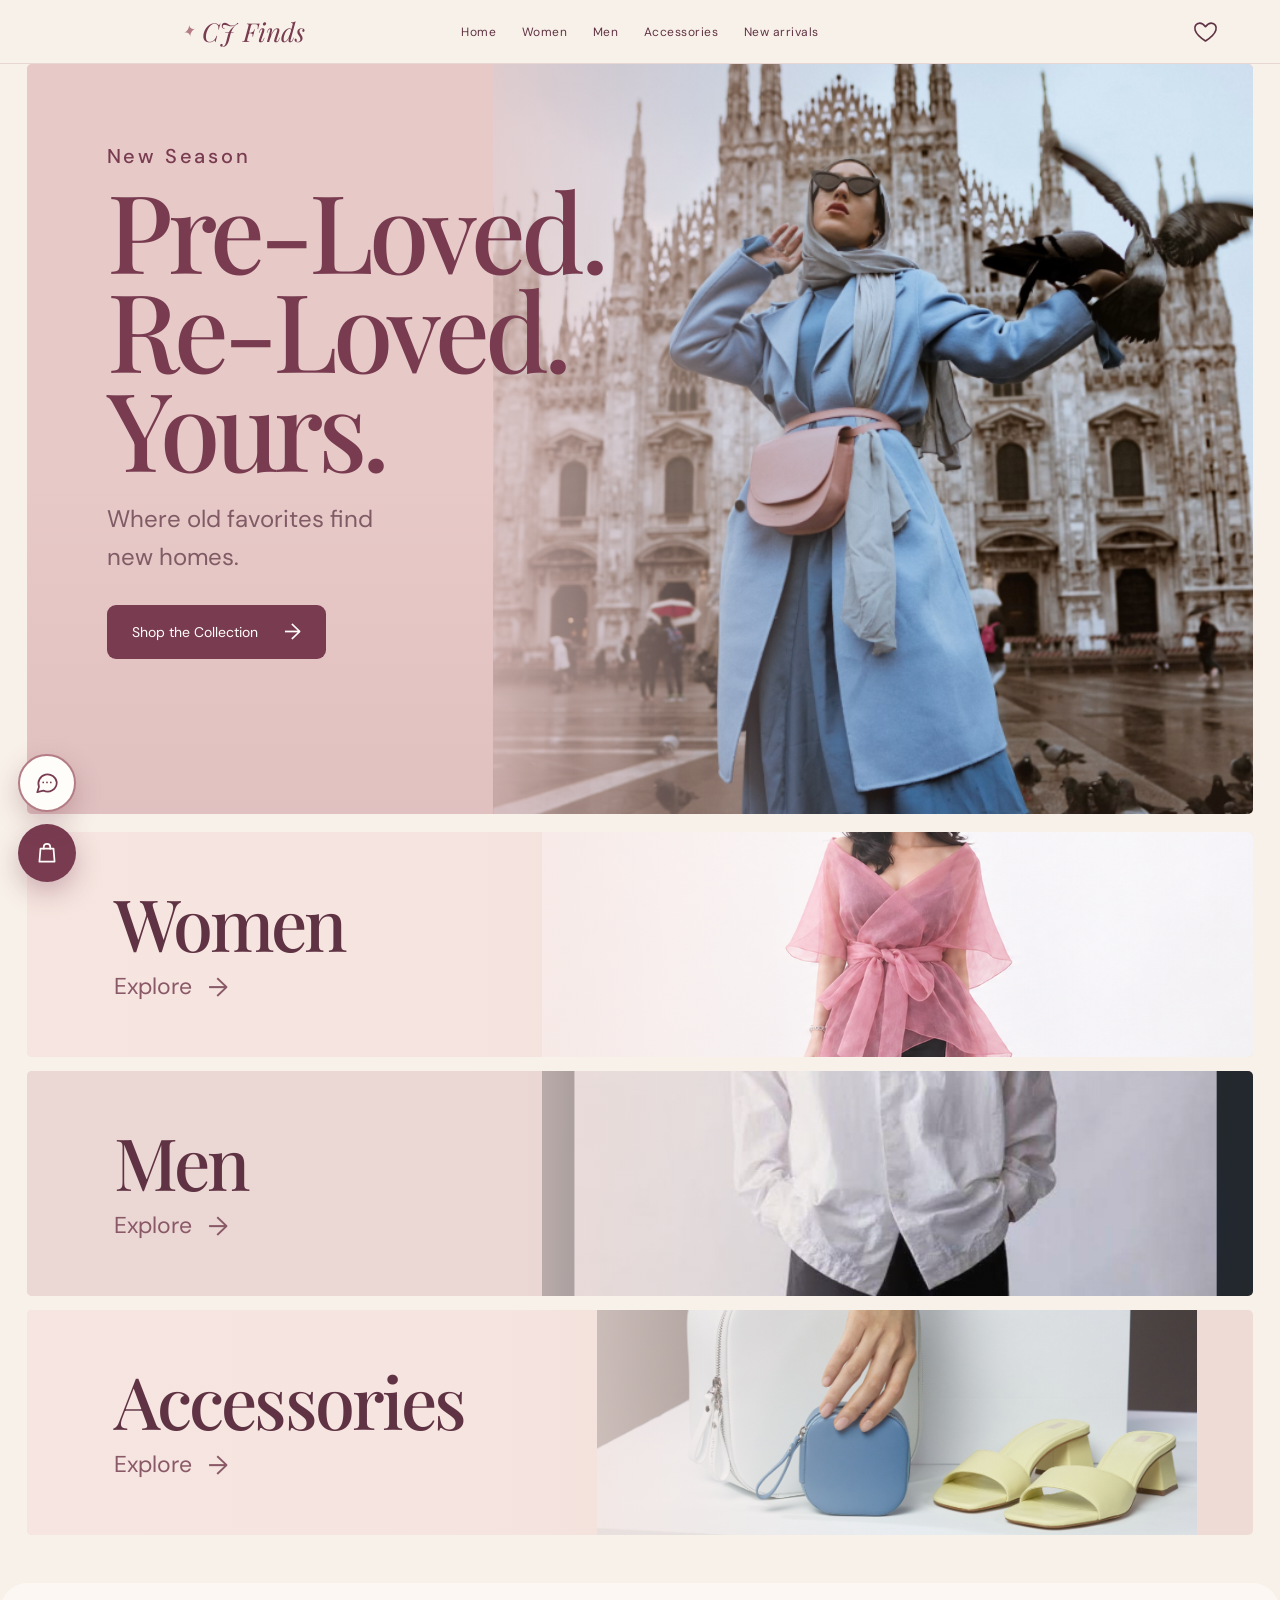
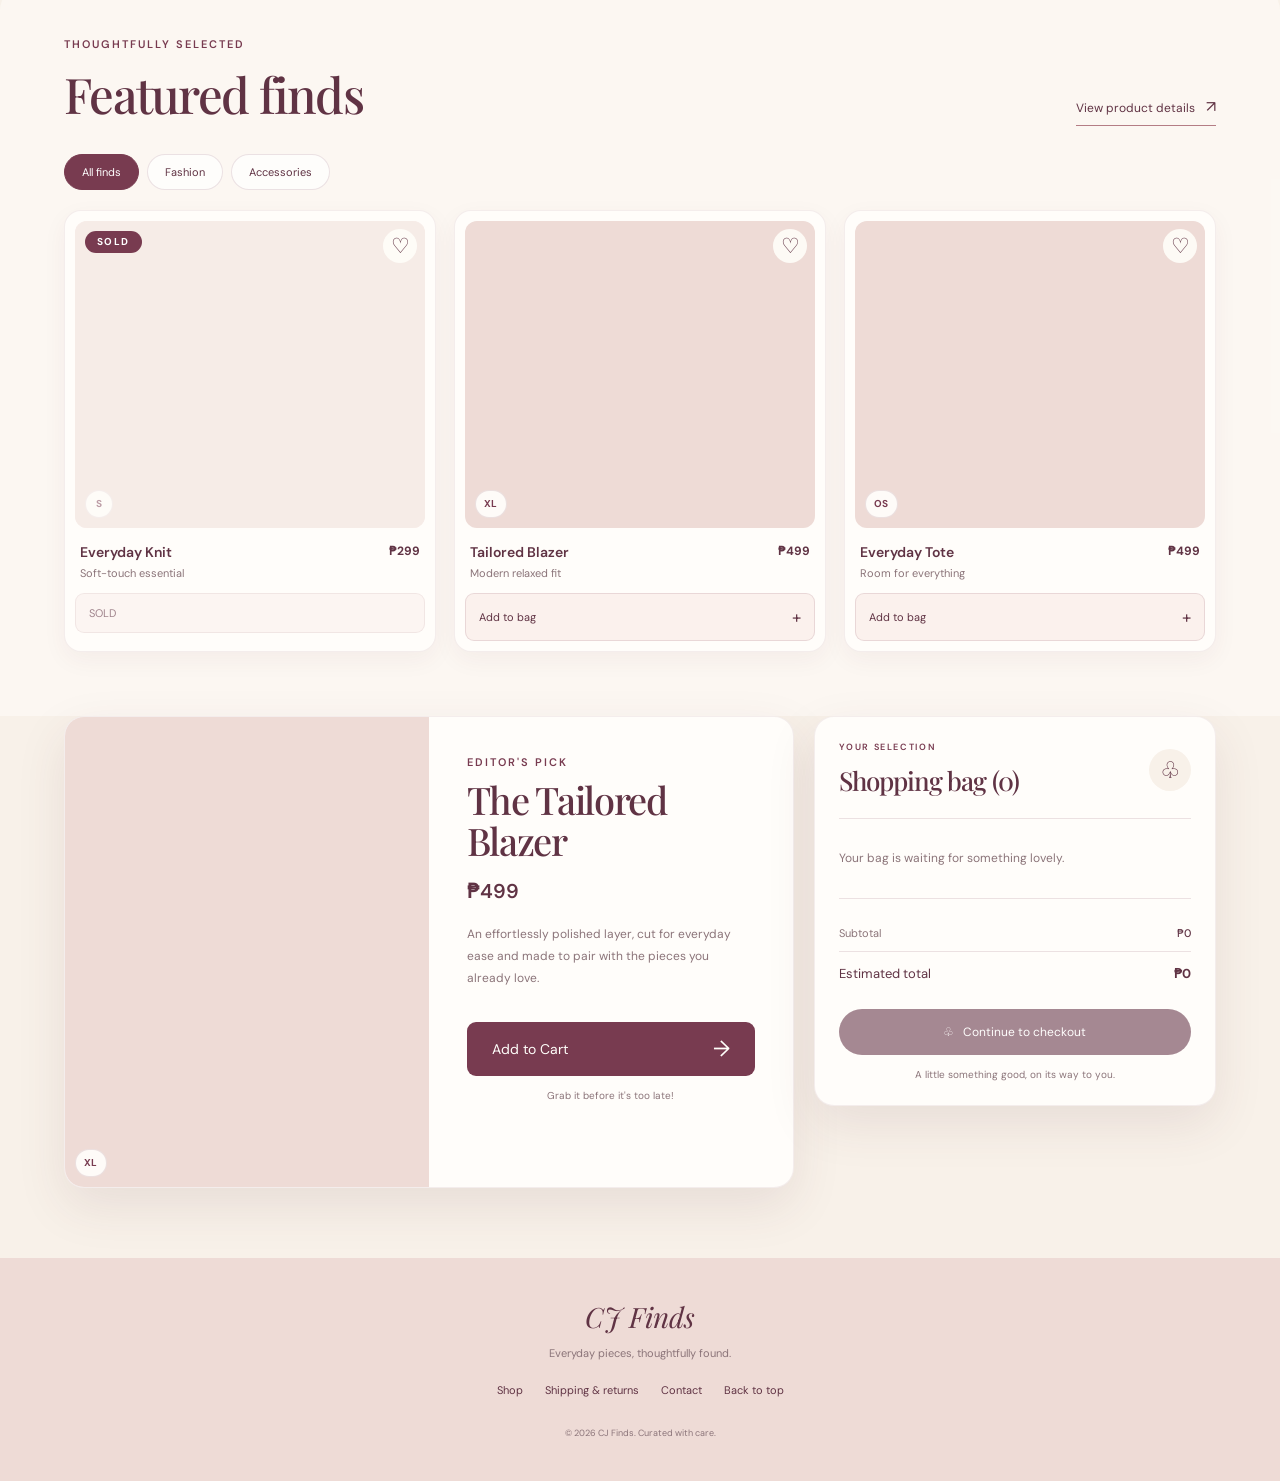
==== commit 8588eb7b: "Add one-stock.js script to index.html" ====
--- a/index.html
+++ b/index.html
@@ -120,6 +120,7 @@
 
   <div class="toast" role="status" aria-live="polite"></div>
   <script src="bag-reset.js"></script>
+  <script src="one-stock.js"></script>
   <script src="products.js"></script>
   <script src="script.js"></script>
   <script src="bag.js" defer></script>
--- a/style.css
+++ b/style.css
@@ -59,7 +59,7 @@
 h1 { margin: 0; font-size: clamp(58px,8.5vw,116px); line-height: .91; letter-spacing: -.045em; color: var(--sage-dark); }
 .hero-description { margin: 24px 0 30px; font-size: clamp(15px,2vw,24px); line-height: 1.55; color: #805b65; }
 .primary-button { display: inline-flex; align-items: center; justify-content: space-between; gap: 26px; min-height: 54px; padding: 0 25px; border: 0; border-radius: 9px; background: var(--sage-dark); color: #fffefa; font-size: 14px; cursor: pointer; transition: background .2s, transform .2s; }
-.primary-button:hover, .checkout-button:hover:not(:disabled) { background: #5d293e; transform: translateY(-1px); }
+.primary-button:hover { background: #5d293e; transform: translateY(-1px); }
 .primary-button span { font-size: 22px; line-height: 1; }
 .hero-pagination { display: flex; align-items: center; gap: 17px; margin-top: clamp(42px,6vw,76px); }
 .hero-pagination button { padding: 0; border: 0; background: transparent; color: rgba(255,254,250,.75); font-family: "Playfair Display", serif; font-size: 20px; cursor: pointer; }
@@ -163,7 +163,7 @@
 .cart-summary strong { color: var(--ink); font-weight: 500; text-align: right; }
 .cart-summary div:last-child { padding-top: 13px; border-top: 1px solid var(--line); font-size: 13px; color: var(--ink); }
 .cart-summary div:last-child strong { font-weight: 700; }
-.checkout-button { width: 100%; padding: 15px 10px; border: 0; border-radius: 999px; color: white; background: var(--sage); font-size: 12px; cursor: pointer; transition: .2s; }
+.checkout-button { width: 100%; padding: 15px 10px; border: 0; border-radius: 999px; color: white; background: #5d293e; font-size: 12px; cursor: pointer; }
 .checkout-button:disabled { opacity: .55; cursor: not-allowed; }
 .secure-note { margin: 13px 0 0; text-align: center; color: var(--muted); font-size: 10px; }
 .site-footer { padding: 40px 22px; text-align: center; background: #eedbd6; }
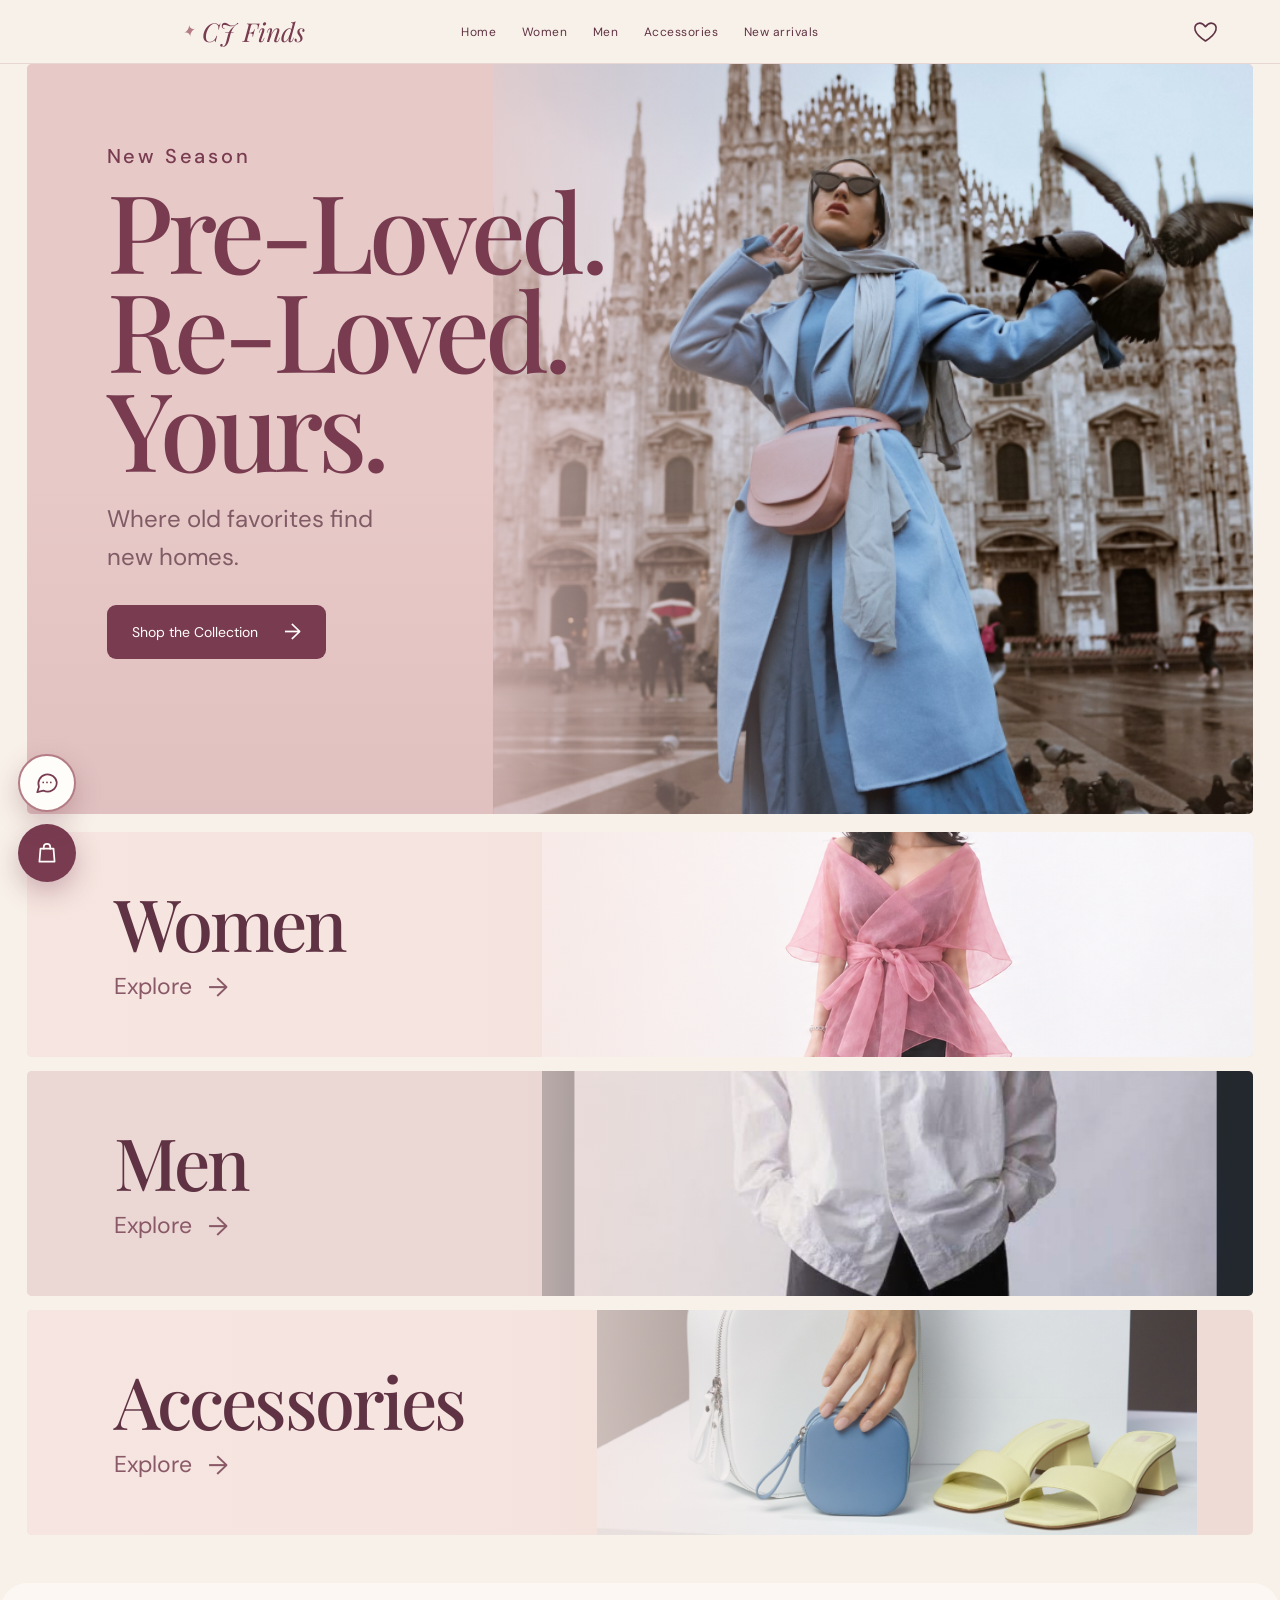
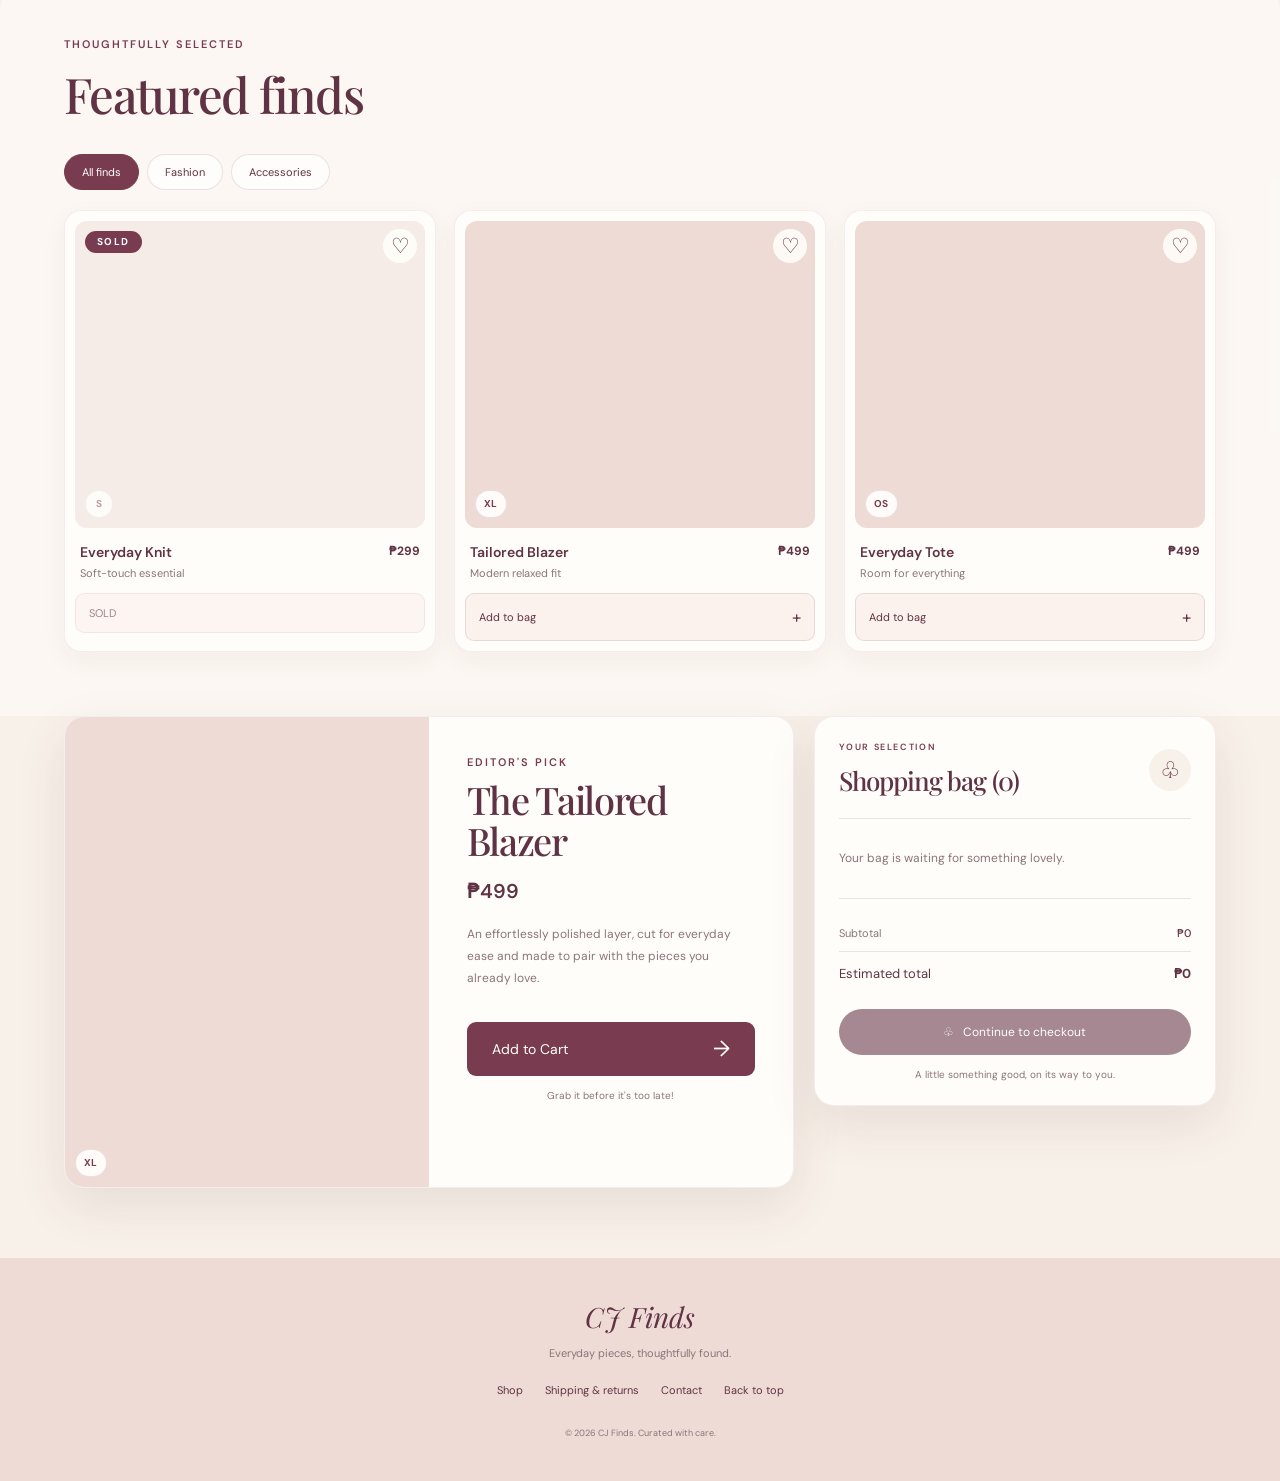
==== commit 0f809236: "Remove product details link from shopping section Removed the link to view product details from the " ====
--- a/index.html
+++ b/index.html
@@ -85,7 +85,6 @@
     <section class="shopping-section" id="featured">
       <div class="section-heading">
         <div><p class="eyebrow">Thoughtfully selected</p><h2>Featured finds</h2></div>
-        <a class="text-link" href="#product-detail">View product details <span>↗</span></a>
       </div>
       <div class="filter-row" role="group" aria-label="Filter featured products">
         <button class="filter-chip active" type="button" data-filter="all">All finds</button>
